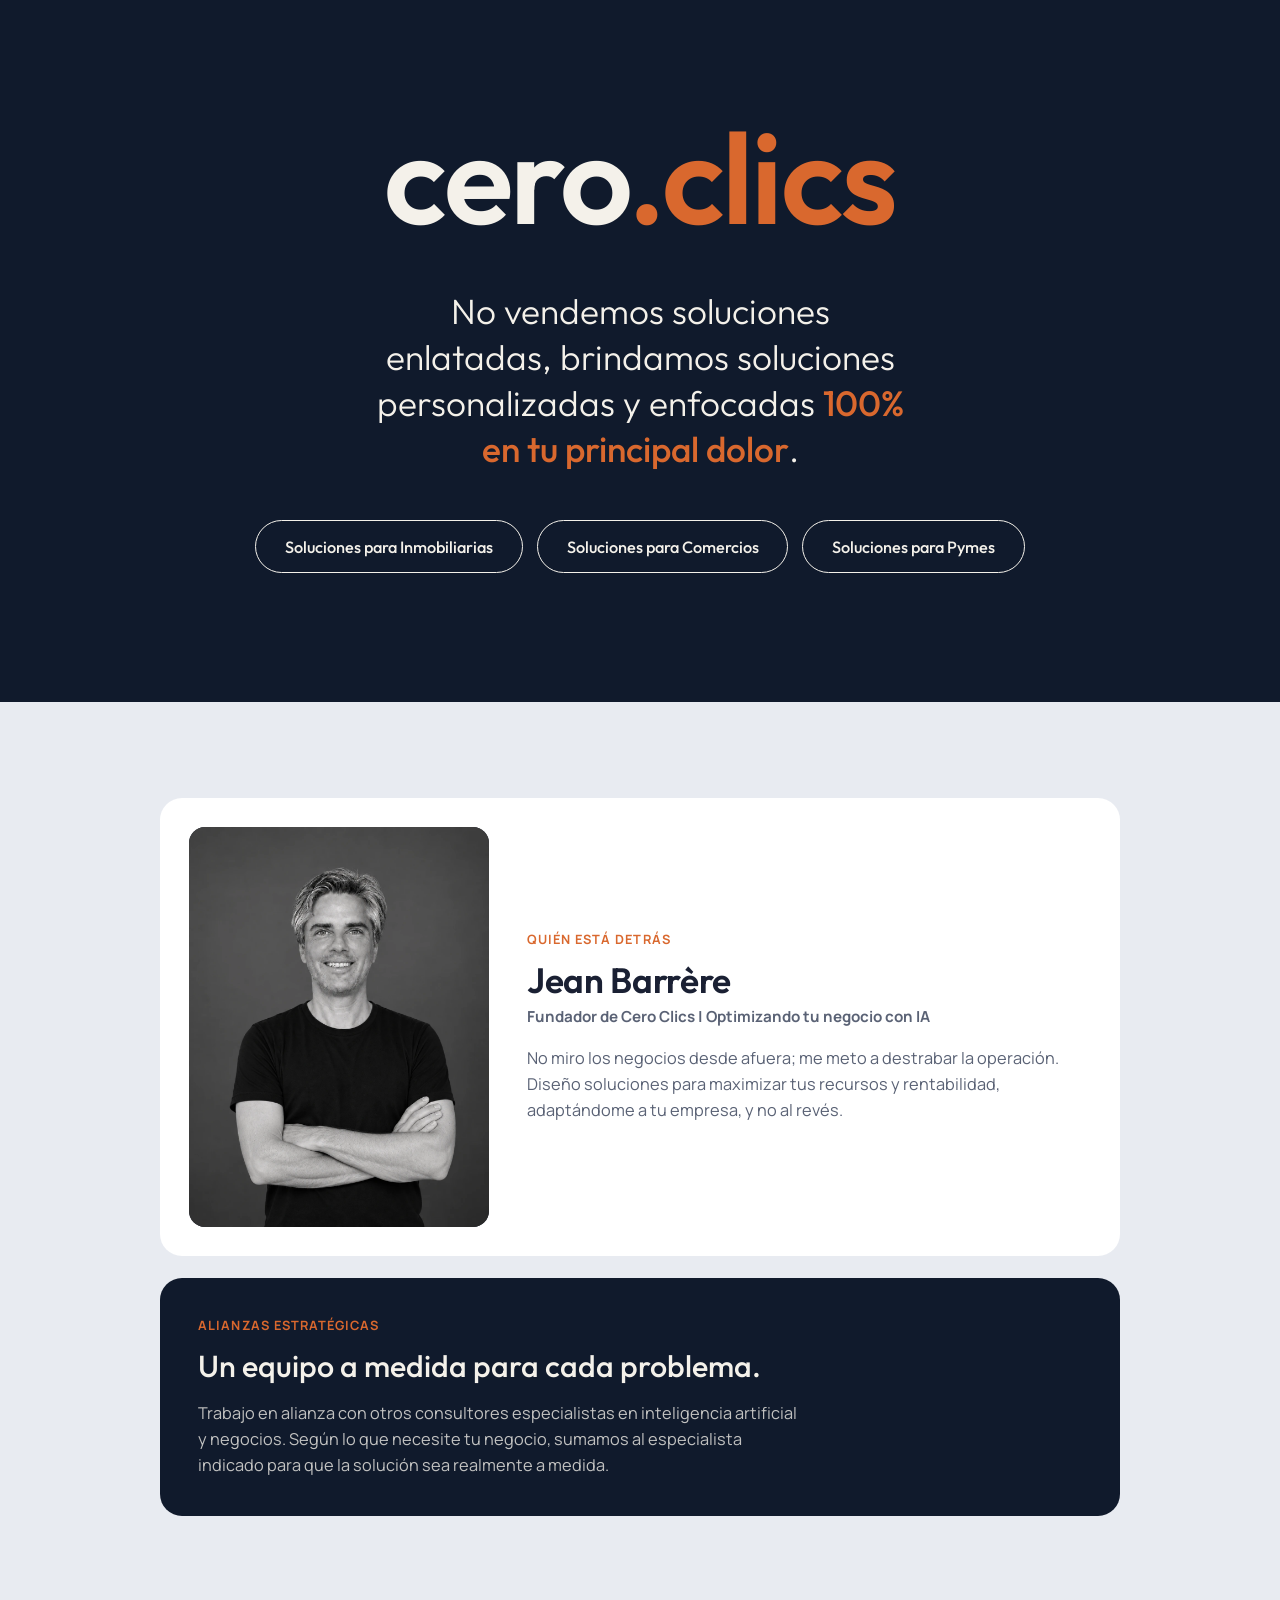
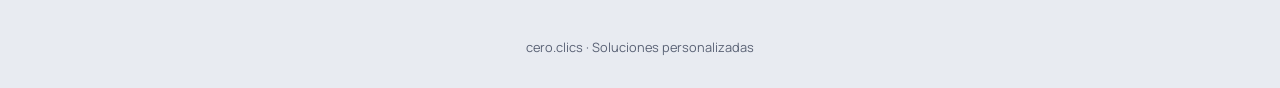
==== index.html @ 635dff12 "Add landing home with Inmobiliarias/Comercios/Pymes pages - New landing at / with logo, claim, three" ====
<!DOCTYPE html>
<html lang="es">
<head>
<meta charset="utf-8">
<meta name="viewport" content="width=device-width, initial-scale=1">
<title>cero.clics — Soluciones personalizadas con IA</title>
<meta name="description" content="No vendemos soluciones enlatadas: brindamos soluciones personalizadas y enfocadas 100% en tu principal dolor. Soluciones para inmobiliarias, comercios y pymes.">
<link rel="icon" type="image/png" href="assets/favicon.png">
<link rel="apple-touch-icon" href="assets/favicon.png">
<link rel="preconnect" href="https://fonts.googleapis.com">
<link rel="preconnect" href="https://fonts.gstatic.com" crossorigin>
<link href="https://fonts.googleapis.com/css2?family=Outfit:wght@300;500;600&family=Manrope:wght@400;500;600;700&display=swap" rel="stylesheet">
<style>
  :root { --night:#101a2c; --ivory:#f4f1ea; --orange:#d9682e; --ink:#1a2033; --ink-soft:#5a6275; --bg-alt:#e8ebf1; }
  * { box-sizing:border-box; }
  html { scroll-behavior:smooth; }
  body { margin:0; background:var(--night); color:var(--ivory); font-family:'Manrope',system-ui,sans-serif; }
  h1,h2,h3,p { margin:0; }

  .hero { min-height:78vh; display:flex; flex-direction:column; align-items:center; justify-content:center; text-align:center; padding:4rem 1.5rem 5rem; }
  .logo { font-family:'Outfit',sans-serif; font-weight:600; font-size:clamp(3.2rem,12.5vw,8rem); letter-spacing:-.02em; line-height:1; margin-bottom:clamp(2rem,6vw,3rem); }
  .logo .a { color:var(--ivory); }
  .logo .b { color:var(--orange); }
  .claim { font-family:'Outfit',sans-serif; font-weight:300; font-size:clamp(1.55rem,4.6vw,2.2rem); line-height:1.3; max-width:24ch; margin-bottom:clamp(2rem,6vw,3rem); }
  .claim em { font-style:normal; font-weight:500; color:var(--orange); }
  .choices { display:flex; flex-wrap:wrap; gap:14px; justify-content:center; }
  .choice { display:inline-flex; align-items:center; padding:.95rem 1.8rem; border-radius:99px; border:1.5px solid var(--ivory); color:var(--ivory); text-decoration:none; font-family:'Outfit',sans-serif; font-weight:500; font-size:1.02rem; transition:background .25s, color .25s; }
  .choice:hover { background:var(--ivory); color:var(--night); }

  .about { background:var(--bg-alt); color:var(--ink); padding:clamp(3.5rem,9vw,6rem) 1.4rem; }
  .about-wrap { max-width:960px; margin:0 auto; display:flex; flex-direction:column; gap:1.4rem; }
  .eyebrow { display:block; font-size:.8rem; font-weight:700; letter-spacing:.08em; text-transform:uppercase; color:var(--orange); margin-bottom:.8rem; }

  .profile { background:#fff; border-radius:22px; padding:clamp(1.2rem,3vw,1.8rem); display:grid; grid-template-columns:minmax(0,300px) 1fr; gap:clamp(1.4rem,4vw,2.4rem); align-items:center; }
  .profile img { width:100%; height:auto; aspect-ratio:3/4; object-fit:cover; object-position:center top; border-radius:16px; display:block; background:#2b3140; }
  .profile h2 { font-family:'Outfit',sans-serif; font-weight:600; font-size:clamp(1.7rem,4vw,2.2rem); letter-spacing:-.01em; line-height:1.1; margin-bottom:.4rem; }
  .role { font-weight:700; font-size:.95rem; color:var(--ink-soft); margin-bottom:1.1rem; }
  .profile p.txt { font-size:1.02rem; line-height:1.6; color:var(--ink-soft); }

  .alliances { background:var(--night); color:var(--ivory); border-radius:22px; padding:clamp(1.6rem,4vw,2.4rem); }
  .alliances h2 { font-family:'Outfit',sans-serif; font-weight:500; font-size:clamp(1.4rem,3.6vw,1.9rem); line-height:1.25; margin-bottom:.9rem; max-width:30ch; }
  .alliances p.txt { font-size:1.02rem; line-height:1.6; color:rgba(244,241,234,.78); max-width:60ch; }

  footer { text-align:center; padding:1.6rem 1.4rem 2rem; background:var(--bg-alt); color:var(--ink-soft); font-size:.8rem; }

  @media (max-width:700px) {
    .profile { grid-template-columns:1fr; }
    .profile img { max-width:320px; margin:0 auto; }
  }
</style>
</head>
<body>

<header class="hero">
  <div class="logo"><span class="a">cero</span><span class="b">.clics</span></div>
  <h1 class="claim">No vendemos soluciones enlatadas, brindamos soluciones personalizadas y enfocadas <em>100% en tu principal dolor</em>.</h1>
  <nav class="choices" aria-label="Elegí tu rubro">
    <a class="choice" href="/inmobiliarias">Soluciones para Inmobiliarias</a>
    <a class="choice" href="/comercios">Soluciones para Comercios</a>
    <a class="choice" href="/pymes">Soluciones para Pymes</a>
  </nav>
</header>

<main class="about">
  <div class="about-wrap">

    <section class="profile">
      <img src="assets/jean.webp" alt="Jean Barrère" width="1086" height="1448">
      <div>
        <span class="eyebrow">Quién está detrás</span>
        <h2>Jean Barrère</h2>
        <p class="role">Fundador de Cero Clics | Optimizando tu negocio con IA</p>
        <p class="txt">No miro los negocios desde afuera; me meto a destrabar la operación. Diseño soluciones para maximizar tus recursos y rentabilidad, adaptándome a tu empresa, y no al revés.</p>
      </div>
    </section>

    <section class="alliances">
      <span class="eyebrow">Alianzas estratégicas</span>
      <h2>Un equipo a medida para cada problema.</h2>
      <p class="txt">Trabajo en alianza con otros consultores especialistas en inteligencia artificial y negocios. Según lo que necesite tu negocio, sumamos al especialista indicado para que la solución sea realmente a medida.</p>
    </section>

  </div>
</main>

<footer>cero.clics · Soluciones personalizadas</footer>

</body>
</html>
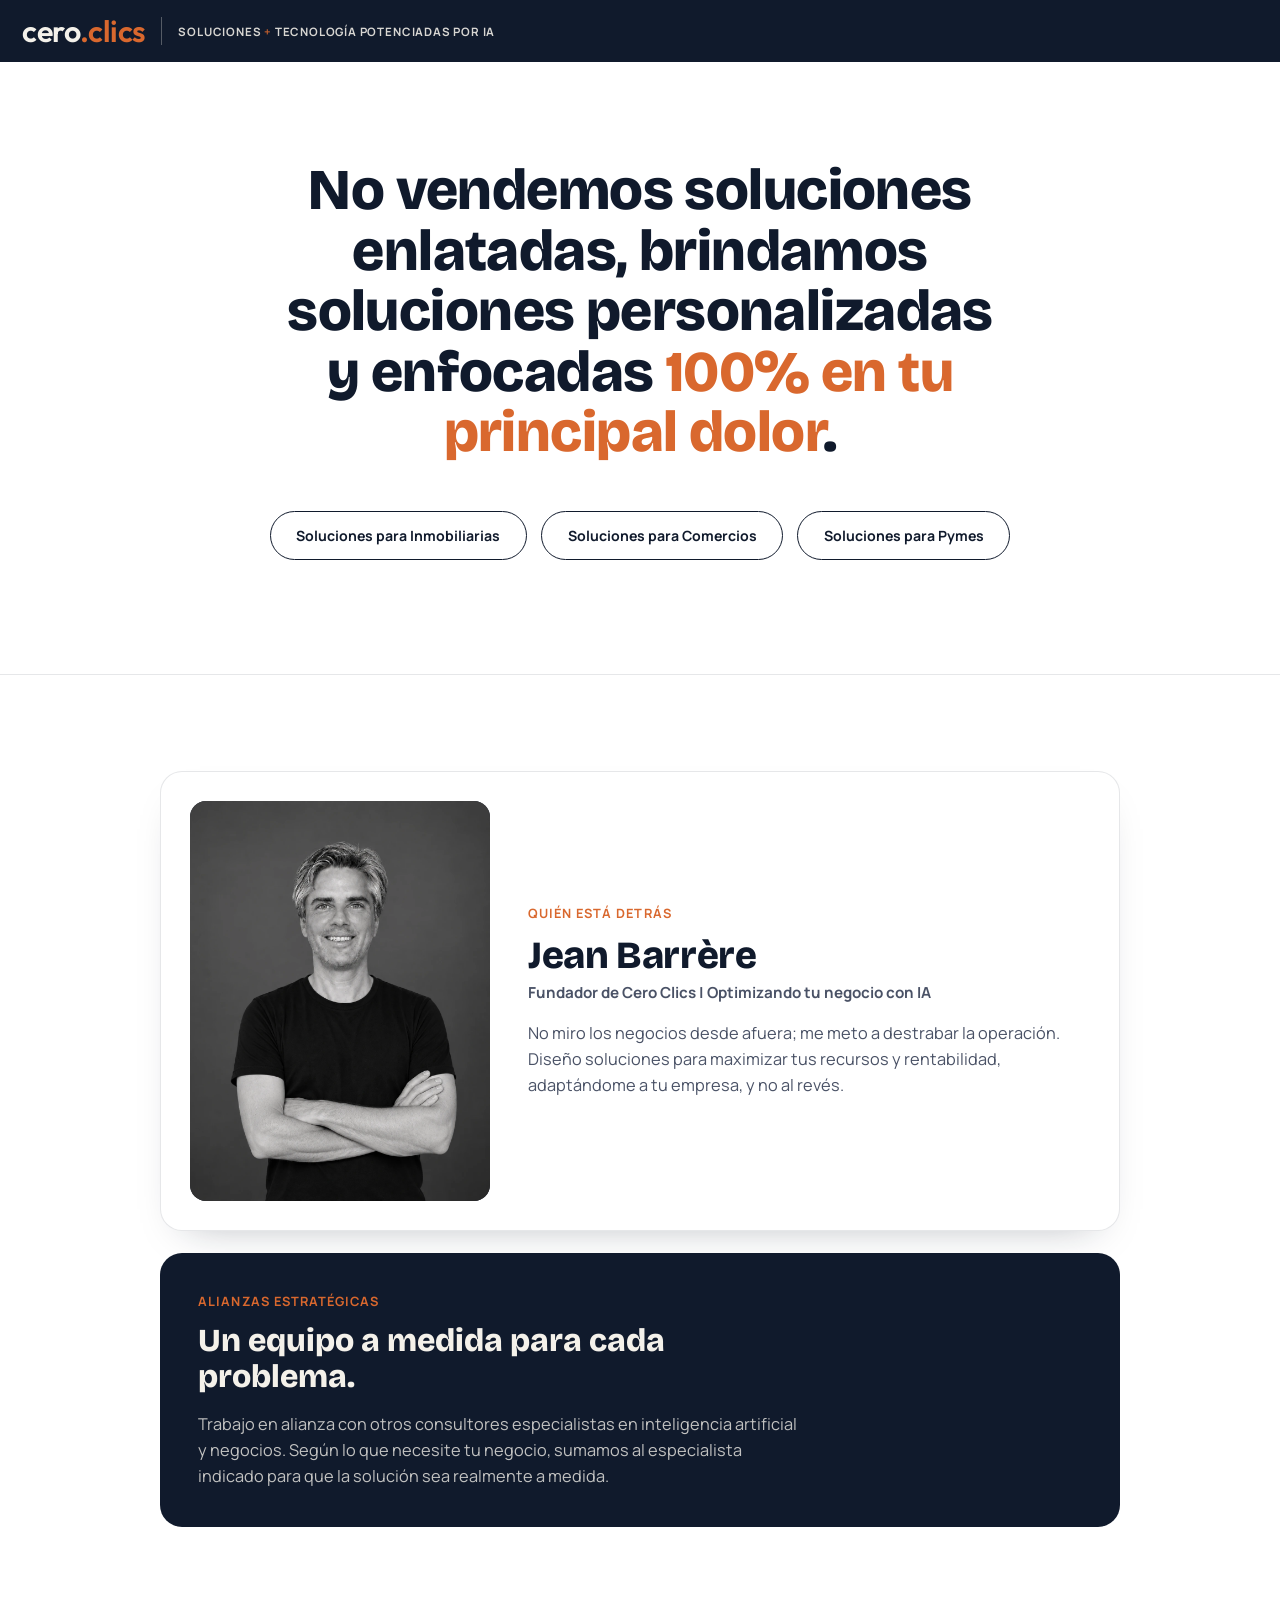
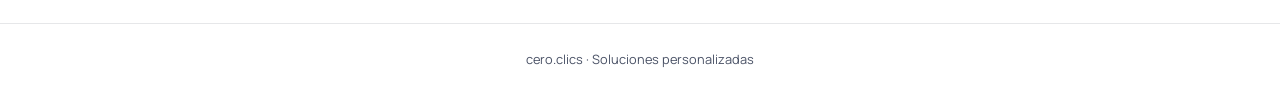
==== commit bd9ea09f: "Unify design across pages: navy top bar with logo and tagline, white hero, new text format - Landing" ====
--- a/index.html
+++ b/index.html
@@ -9,39 +9,51 @@
 <link rel="apple-touch-icon" href="assets/favicon.png">
 <link rel="preconnect" href="https://fonts.googleapis.com">
 <link rel="preconnect" href="https://fonts.gstatic.com" crossorigin>
-<link href="https://fonts.googleapis.com/css2?family=Outfit:wght@300;500;600&family=Manrope:wght@400;500;600;700&display=swap" rel="stylesheet">
+<link href="https://fonts.googleapis.com/css2?family=Bricolage+Grotesque:opsz,wght@12..96,700;12..96,800&family=Outfit:wght@600&family=Manrope:wght@400;500;600;700&display=swap" rel="stylesheet">
 <style>
-  :root { --night:#101a2c; --ivory:#f4f1ea; --orange:#d9682e; --ink:#1a2033; --ink-soft:#5a6275; --bg-alt:#e8ebf1; }
+  :root { --night:#101a2c; --ivory:#f4f1ea; --orange:#d9682e; --ink:#101a2c; --ink-soft:#4a5266; --line:rgba(16,26,44,.1); }
   * { box-sizing:border-box; }
   html { scroll-behavior:smooth; }
-  body { margin:0; background:var(--night); color:var(--ivory); font-family:'Manrope',system-ui,sans-serif; }
+  body { margin:0; background:#fff; color:var(--ink); font-family:'Manrope',system-ui,sans-serif; }
   h1,h2,h3,p { margin:0; }
 
-  .hero { min-height:78vh; display:flex; flex-direction:column; align-items:center; justify-content:center; text-align:center; padding:4rem 1.5rem 5rem; }
-  .logo { font-family:'Outfit',sans-serif; font-weight:600; font-size:clamp(3.2rem,12.5vw,8rem); letter-spacing:-.02em; line-height:1; margin-bottom:clamp(2rem,6vw,3rem); }
+  .topbar { background:var(--night); padding:1rem 1.4rem; display:flex; align-items:center; gap:16px; flex-wrap:wrap; }
+  .logo { font-family:'Outfit',sans-serif; font-weight:600; font-size:1.9rem; letter-spacing:-.02em; line-height:1; text-decoration:none; white-space:nowrap; }
   .logo .a { color:var(--ivory); }
   .logo .b { color:var(--orange); }
-  .claim { font-family:'Outfit',sans-serif; font-weight:300; font-size:clamp(1.55rem,4.6vw,2.2rem); line-height:1.3; max-width:24ch; margin-bottom:clamp(2rem,6vw,3rem); }
-  .claim em { font-style:normal; font-weight:500; color:var(--orange); }
+  .sep { width:1px; height:28px; background:rgba(244,241,234,.3); }
+  .tagline { font-weight:700; font-size:.72rem; letter-spacing:.07em; text-transform:uppercase; color:var(--ivory); opacity:.88; }
+  .tagline i { font-style:normal; color:var(--orange); opacity:1; }
+  @media (max-width:640px) { .sep { display:none; } .tagline { width:100%; } }
+
+  .hero { min-height:68vh; display:flex; flex-direction:column; align-items:center; justify-content:center; text-align:center; padding:4rem 1.5rem 5rem; }
+  .claim { font-family:'Bricolage Grotesque',sans-serif; font-weight:800; font-size:clamp(2rem,6vw,3.6rem); line-height:1.05; letter-spacing:-.01em; max-width:20ch; margin-bottom:clamp(2rem,5vw,3rem); }
+  .claim em { font-style:normal; color:var(--orange); }
   .choices { display:flex; flex-wrap:wrap; gap:14px; justify-content:center; }
-  .choice { display:inline-flex; align-items:center; padding:.95rem 1.8rem; border-radius:99px; border:1.5px solid var(--ivory); color:var(--ivory); text-decoration:none; font-family:'Outfit',sans-serif; font-weight:500; font-size:1.02rem; transition:background .25s, color .25s; }
-  .choice:hover { background:var(--ivory); color:var(--night); }
+  .choice { display:inline-flex; align-items:center; padding:.9rem 1.6rem; border-radius:99px; border:1.5px solid var(--ink); color:var(--ink); text-decoration:none; font-weight:700; font-size:.88rem; transition:background .25s, color .25s; }
+  .choice:hover { background:var(--ink); color:#fff; }
+  @keyframes breathe { 0%,100% { transform:scale(1); box-shadow:0 0 0 rgba(217,104,46,0); } 50% { transform:scale(1.045); box-shadow:0 0 18px 3px rgba(217,104,46,.35); } }
+  .choice { animation:breathe 2.8s ease-in-out infinite; }
+  .choice:nth-child(2) { animation-delay:.4s; }
+  .choice:nth-child(3) { animation-delay:.8s; }
+  .choice:hover { animation-play-state:paused; }
+  @media (prefers-reduced-motion: reduce) { .choice { animation:none; } }
 
-  .about { background:var(--bg-alt); color:var(--ink); padding:clamp(3.5rem,9vw,6rem) 1.4rem; }
+  .about { border-top:1px solid var(--line); padding:clamp(3.5rem,9vw,6rem) 1.4rem; }
   .about-wrap { max-width:960px; margin:0 auto; display:flex; flex-direction:column; gap:1.4rem; }
   .eyebrow { display:block; font-size:.8rem; font-weight:700; letter-spacing:.08em; text-transform:uppercase; color:var(--orange); margin-bottom:.8rem; }
 
-  .profile { background:#fff; border-radius:22px; padding:clamp(1.2rem,3vw,1.8rem); display:grid; grid-template-columns:minmax(0,300px) 1fr; gap:clamp(1.4rem,4vw,2.4rem); align-items:center; }
+  .profile { background:#fff; border:1px solid var(--line); box-shadow:0 18px 40px -26px rgba(16,26,44,.35); border-radius:22px; padding:clamp(1.2rem,3vw,1.8rem); display:grid; grid-template-columns:minmax(0,300px) 1fr; gap:clamp(1.4rem,4vw,2.4rem); align-items:center; }
   .profile img { width:100%; height:auto; aspect-ratio:3/4; object-fit:cover; object-position:center top; border-radius:16px; display:block; background:#2b3140; }
-  .profile h2 { font-family:'Outfit',sans-serif; font-weight:600; font-size:clamp(1.7rem,4vw,2.2rem); letter-spacing:-.01em; line-height:1.1; margin-bottom:.4rem; }
+  .profile h2 { font-family:'Bricolage Grotesque',sans-serif; font-weight:800; font-size:clamp(1.8rem,4vw,2.4rem); letter-spacing:-.01em; line-height:1.05; margin-bottom:.4rem; }
   .role { font-weight:700; font-size:.95rem; color:var(--ink-soft); margin-bottom:1.1rem; }
   .profile p.txt { font-size:1.02rem; line-height:1.6; color:var(--ink-soft); }
 
   .alliances { background:var(--night); color:var(--ivory); border-radius:22px; padding:clamp(1.6rem,4vw,2.4rem); }
-  .alliances h2 { font-family:'Outfit',sans-serif; font-weight:500; font-size:clamp(1.4rem,3.6vw,1.9rem); line-height:1.25; margin-bottom:.9rem; max-width:30ch; }
+  .alliances h2 { font-family:'Bricolage Grotesque',sans-serif; font-weight:800; font-size:clamp(1.5rem,3.8vw,2rem); line-height:1.15; margin-bottom:.9rem; max-width:26ch; }
   .alliances p.txt { font-size:1.02rem; line-height:1.6; color:rgba(244,241,234,.78); max-width:60ch; }
 
-  footer { text-align:center; padding:1.6rem 1.4rem 2rem; background:var(--bg-alt); color:var(--ink-soft); font-size:.8rem; }
+  footer { text-align:center; padding:1.6rem 1.4rem 2rem; border-top:1px solid var(--line); color:var(--ink-soft); font-size:.8rem; }
 
   @media (max-width:700px) {
     .profile { grid-template-columns:1fr; }
@@ -51,8 +63,13 @@
 </head>
 <body>
 
+<div class="topbar">
+  <a class="logo" href="/"><span class="a">cero</span><span class="b">.clics</span></a>
+  <div class="sep"></div>
+  <div class="tagline">Soluciones <i>+</i> Tecnología potenciadas por IA</div>
+</div>
+
 <header class="hero">
-  <div class="logo"><span class="a">cero</span><span class="b">.clics</span></div>
   <h1 class="claim">No vendemos soluciones enlatadas, brindamos soluciones personalizadas y enfocadas <em>100% en tu principal dolor</em>.</h1>
   <nav class="choices" aria-label="Elegí tu rubro">
     <a class="choice" href="/inmobiliarias">Soluciones para Inmobiliarias</a>
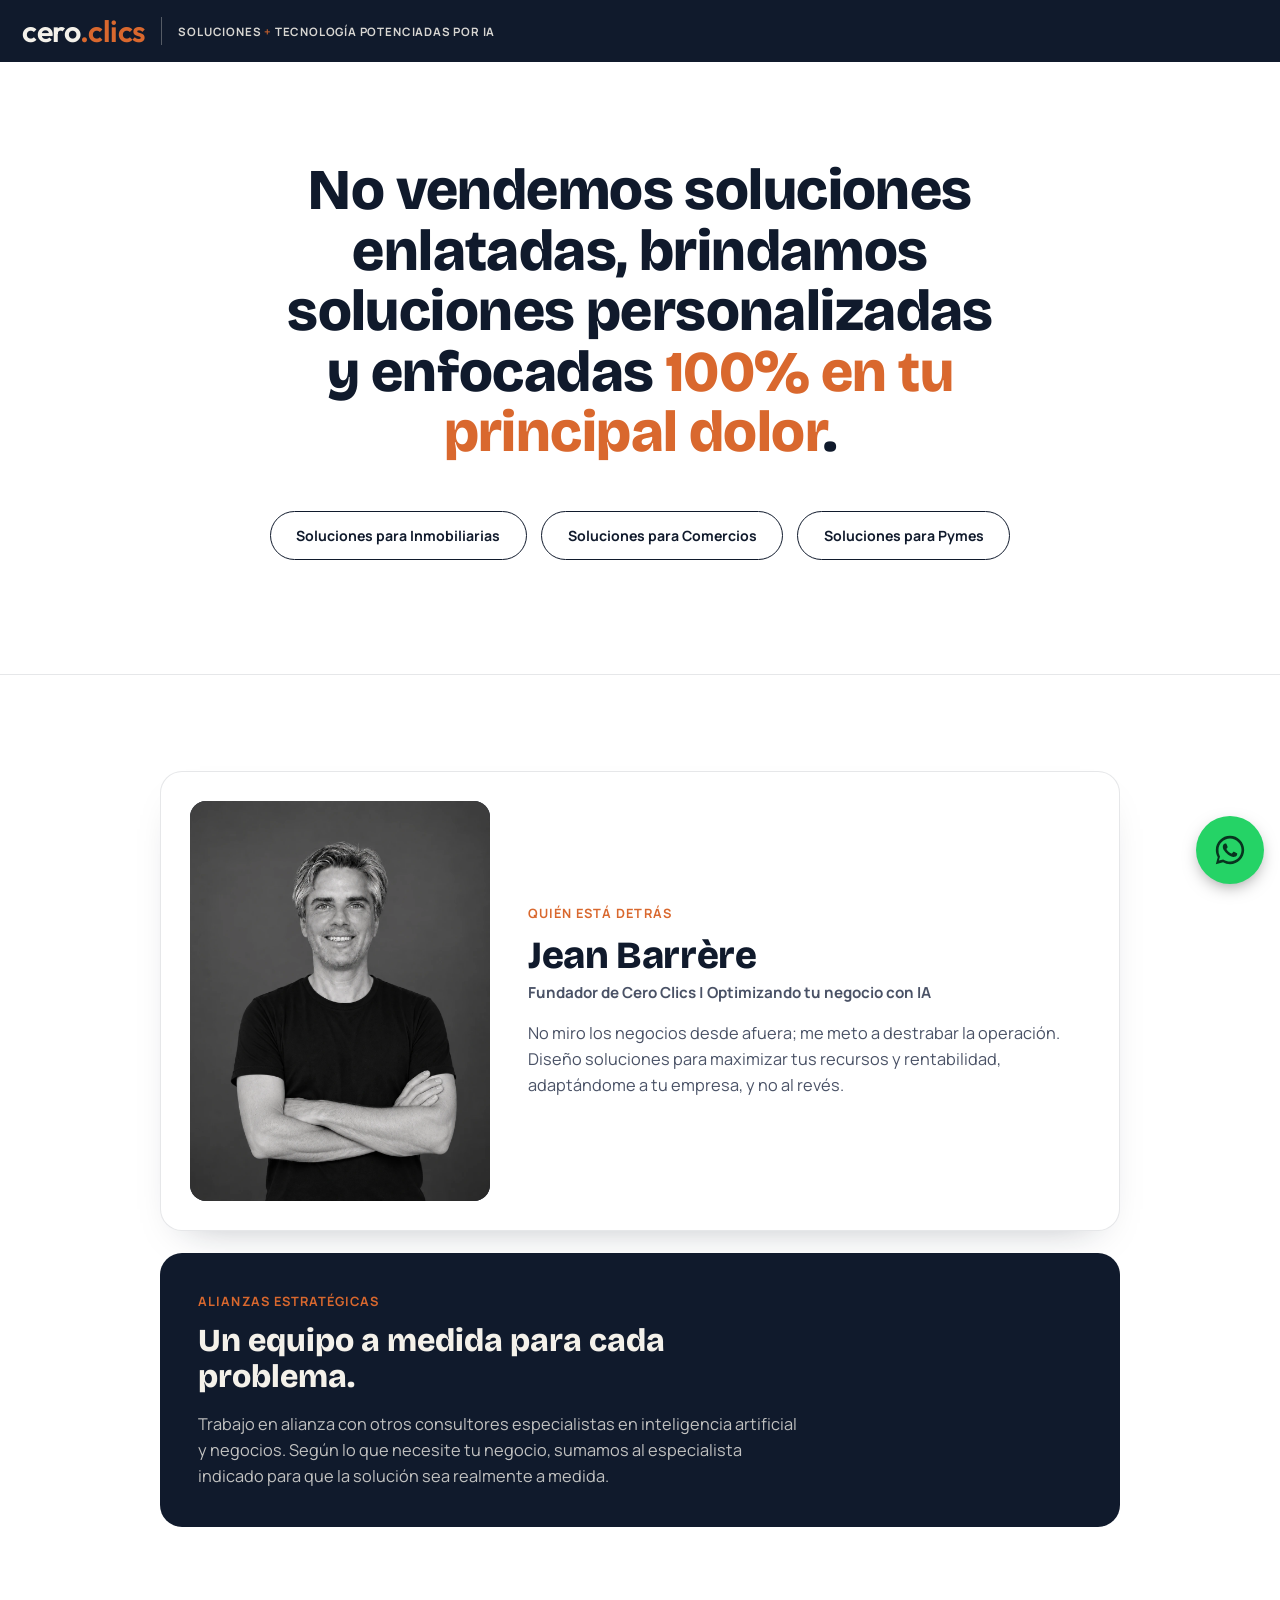
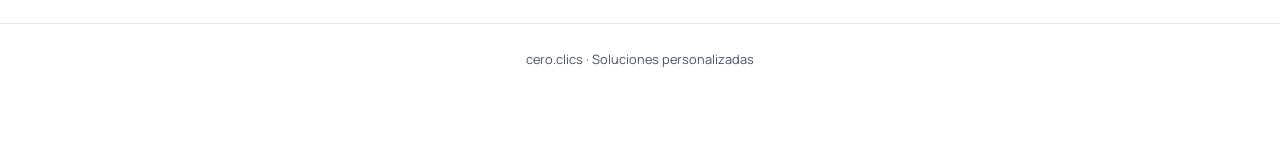
==== commit a166a86e: "Add floating WhatsApp button to landing, Comercios and Pymes pages Co-Authored-By: Claude Sonnet 5.5" ====
--- a/index.html
+++ b/index.html
@@ -53,12 +53,15 @@
   .alliances h2 { font-family:'Bricolage Grotesque',sans-serif; font-weight:800; font-size:clamp(1.5rem,3.8vw,2rem); line-height:1.15; margin-bottom:.9rem; max-width:26ch; }
   .alliances p.txt { font-size:1.02rem; line-height:1.6; color:rgba(244,241,234,.78); max-width:60ch; }
 
-  footer { text-align:center; padding:1.6rem 1.4rem 2rem; border-top:1px solid var(--line); color:var(--ink-soft); font-size:.8rem; }
+  footer { text-align:center; padding:1.6rem 1.4rem 5.5rem; border-top:1px solid var(--line); color:var(--ink-soft); font-size:.8rem; }
 
   @media (max-width:700px) {
     .profile { grid-template-columns:1fr; }
     .profile img { max-width:320px; margin:0 auto; }
   }
+  .back-top { position:fixed; right:16px; bottom:16px; z-index:600; width:68px; height:68px; border-radius:50%; display:grid; place-items:center; background:#25D366; border:none; color:#08341f; text-decoration:none; box-shadow:0 6px 18px -6px rgba(0,0,0,.5); }
+  .back-top:hover { background:#1ebe5a; }
+  .back-top svg { width:34px; height:34px; }
 </style>
 </head>
 <body>
@@ -102,5 +105,8 @@
 
 <footer>cero.clics · Soluciones personalizadas</footer>
 
+<a class="back-top" href="https://wa.me/5491136826699?text=Hola%2C%20quiero%20pedir%20el%20diagn%C3%B3stico%20gratis%20para%20mi%20negocio." target="_blank" rel="noopener" aria-label="Escribinos por WhatsApp" title="Escribinos por WhatsApp">
+  <svg viewBox="0 0 24 24" fill="currentColor"><path d="M12 2C6.48 2 2 6.48 2 12c0 1.85.5 3.58 1.35 5.06L2 22l5.1-1.33A9.94 9.94 0 0 0 12 22c5.52 0 10-4.48 10-10S17.52 2 12 2Zm0 18.13c-1.66 0-3.2-.46-4.52-1.26l-.32-.19-3.02.79.81-2.95-.21-.3A8.11 8.11 0 0 1 3.87 12C3.87 7.53 7.53 3.87 12 3.87S20.13 7.53 20.13 12 16.47 20.13 12 20.13Zm4.52-6.06c-.25-.12-1.47-.72-1.7-.81-.23-.08-.39-.12-.56.12-.16.25-.64.81-.78.98-.14.16-.29.18-.53.06-.25-.12-1.05-.39-2-1.23-.74-.66-1.24-1.47-1.39-1.72-.14-.25-.02-.38.11-.5.11-.11.25-.29.37-.43.12-.14.16-.25.25-.41.08-.16.04-.31-.02-.43-.06-.12-.56-1.35-.77-1.85-.2-.48-.41-.42-.56-.42-.14-.01-.31-.01-.48-.01a.93.93 0 0 0-.67.31c-.23.25-.87.85-.87 2.08s.9 2.41 1.02 2.58c.12.16 1.77 2.7 4.29 3.79.6.26 1.07.41 1.43.53.6.19 1.15.16 1.58.1.48-.07 1.47-.6 1.68-1.18.21-.58.21-1.08.14-1.18-.06-.11-.23-.17-.48-.29Z"/></svg>
+</a>
 </body>
 </html>
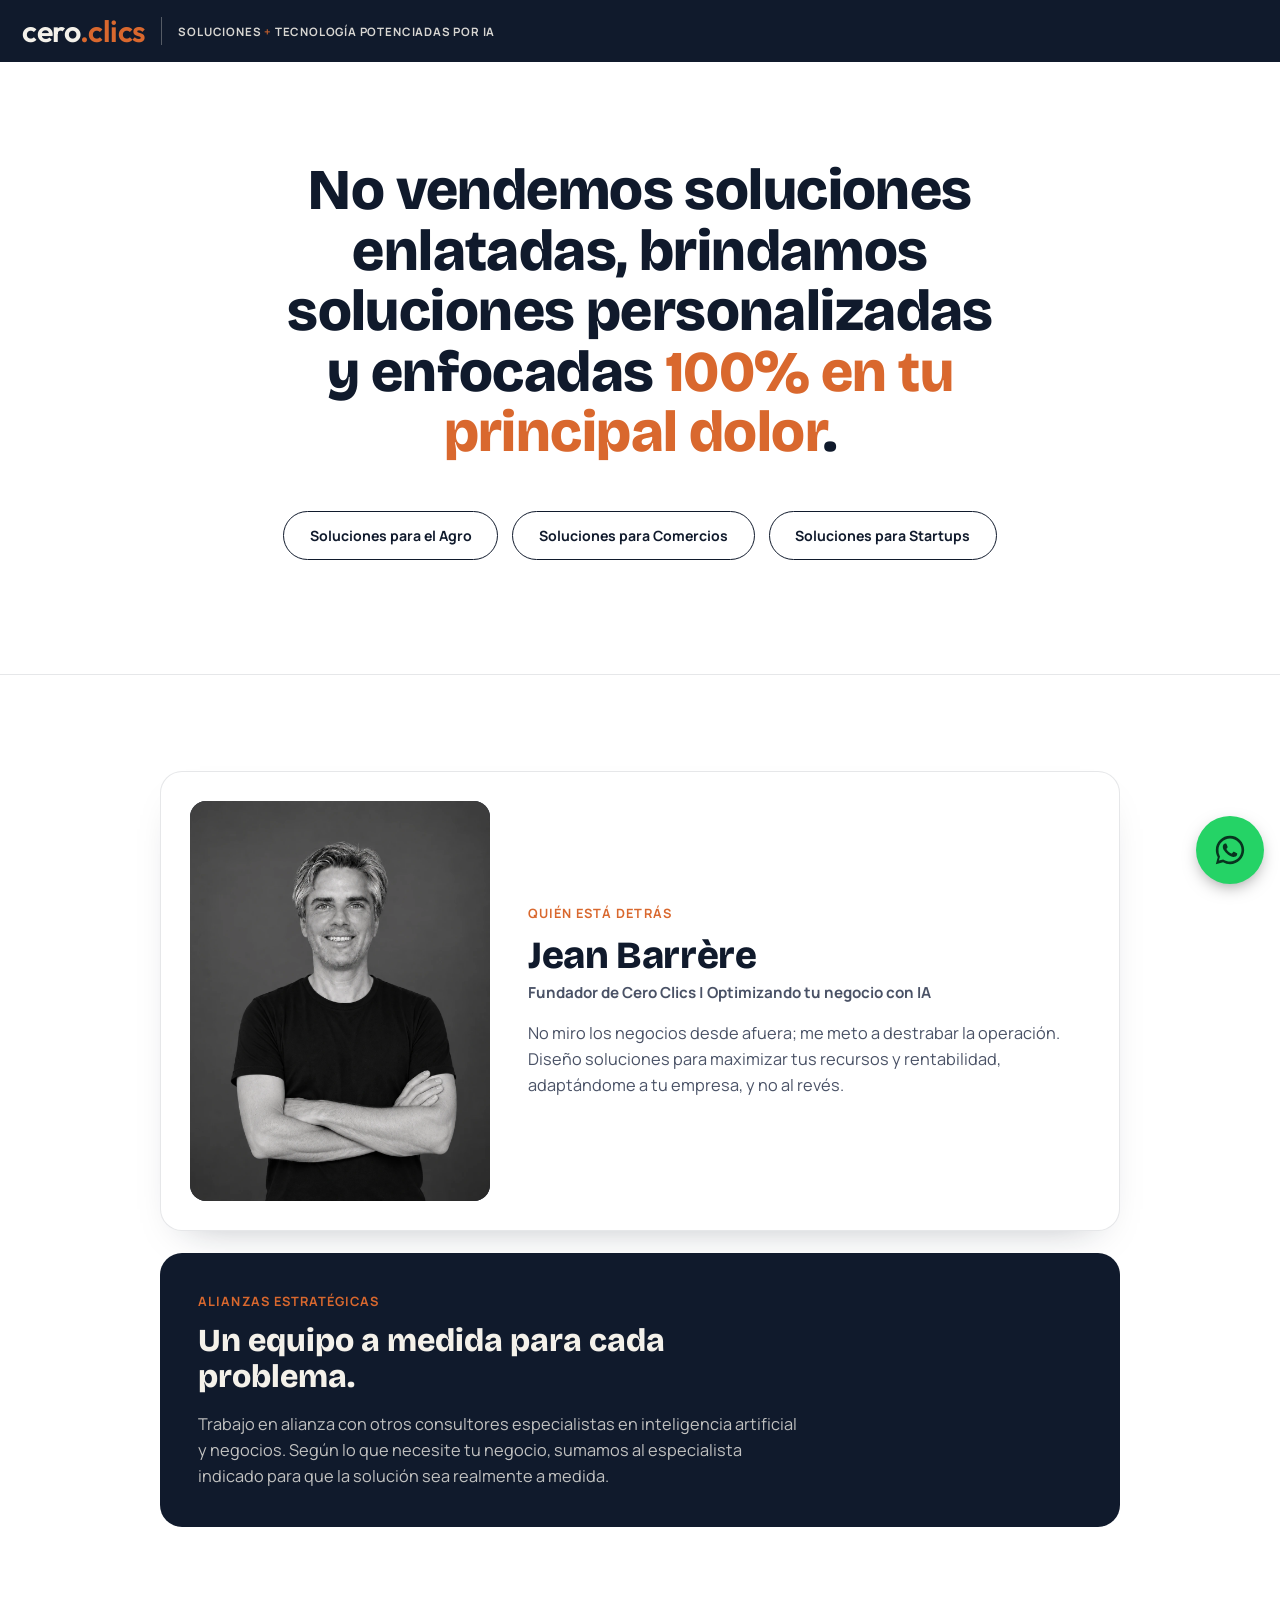
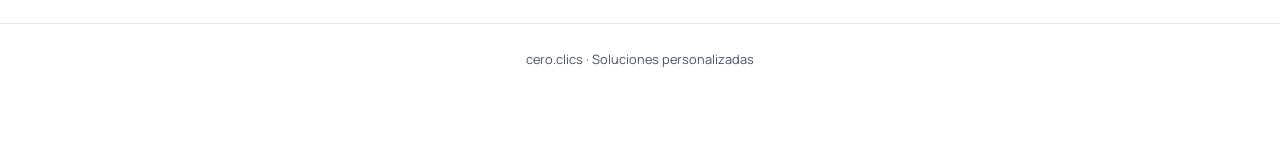
==== commit 6d782230: "Change landing buttons to Agro, Comercios and Startups Co-Authored-By: Claude Sonnet 5.5 <noreply@an" ====
--- a/index.html
+++ b/index.html
@@ -4,7 +4,7 @@
 <meta charset="utf-8">
 <meta name="viewport" content="width=device-width, initial-scale=1">
 <title>cero.clics — Soluciones personalizadas con IA</title>
-<meta name="description" content="No vendemos soluciones enlatadas: brindamos soluciones personalizadas y enfocadas 100% en tu principal dolor. Soluciones para inmobiliarias, comercios y pymes.">
+<meta name="description" content="No vendemos soluciones enlatadas: brindamos soluciones personalizadas y enfocadas 100% en tu principal dolor. Soluciones para el agro, comercios y startups.">
 <link rel="icon" type="image/png" href="assets/favicon.png">
 <link rel="apple-touch-icon" href="assets/favicon.png">
 <link rel="preconnect" href="https://fonts.googleapis.com">
@@ -75,9 +75,9 @@
 <header class="hero">
   <h1 class="claim">No vendemos soluciones enlatadas, brindamos soluciones personalizadas y enfocadas <em>100% en tu principal dolor</em>.</h1>
   <nav class="choices" aria-label="Elegí tu rubro">
-    <a class="choice" href="/inmobiliarias">Soluciones para Inmobiliarias</a>
+    <a class="choice" href="https://wa.me/5491136826699?text=Hola%2C%20quiero%20consultar%20por%20soluciones%20para%20el%20agro." target="_blank" rel="noopener">Soluciones para el Agro</a>
     <a class="choice" href="/comercios">Soluciones para Comercios</a>
-    <a class="choice" href="/pymes">Soluciones para Pymes</a>
+    <a class="choice" href="https://wa.me/5491136826699?text=Hola%2C%20quiero%20consultar%20por%20soluciones%20para%20mi%20startup." target="_blank" rel="noopener">Soluciones para Startups</a>
   </nav>
 </header>
 
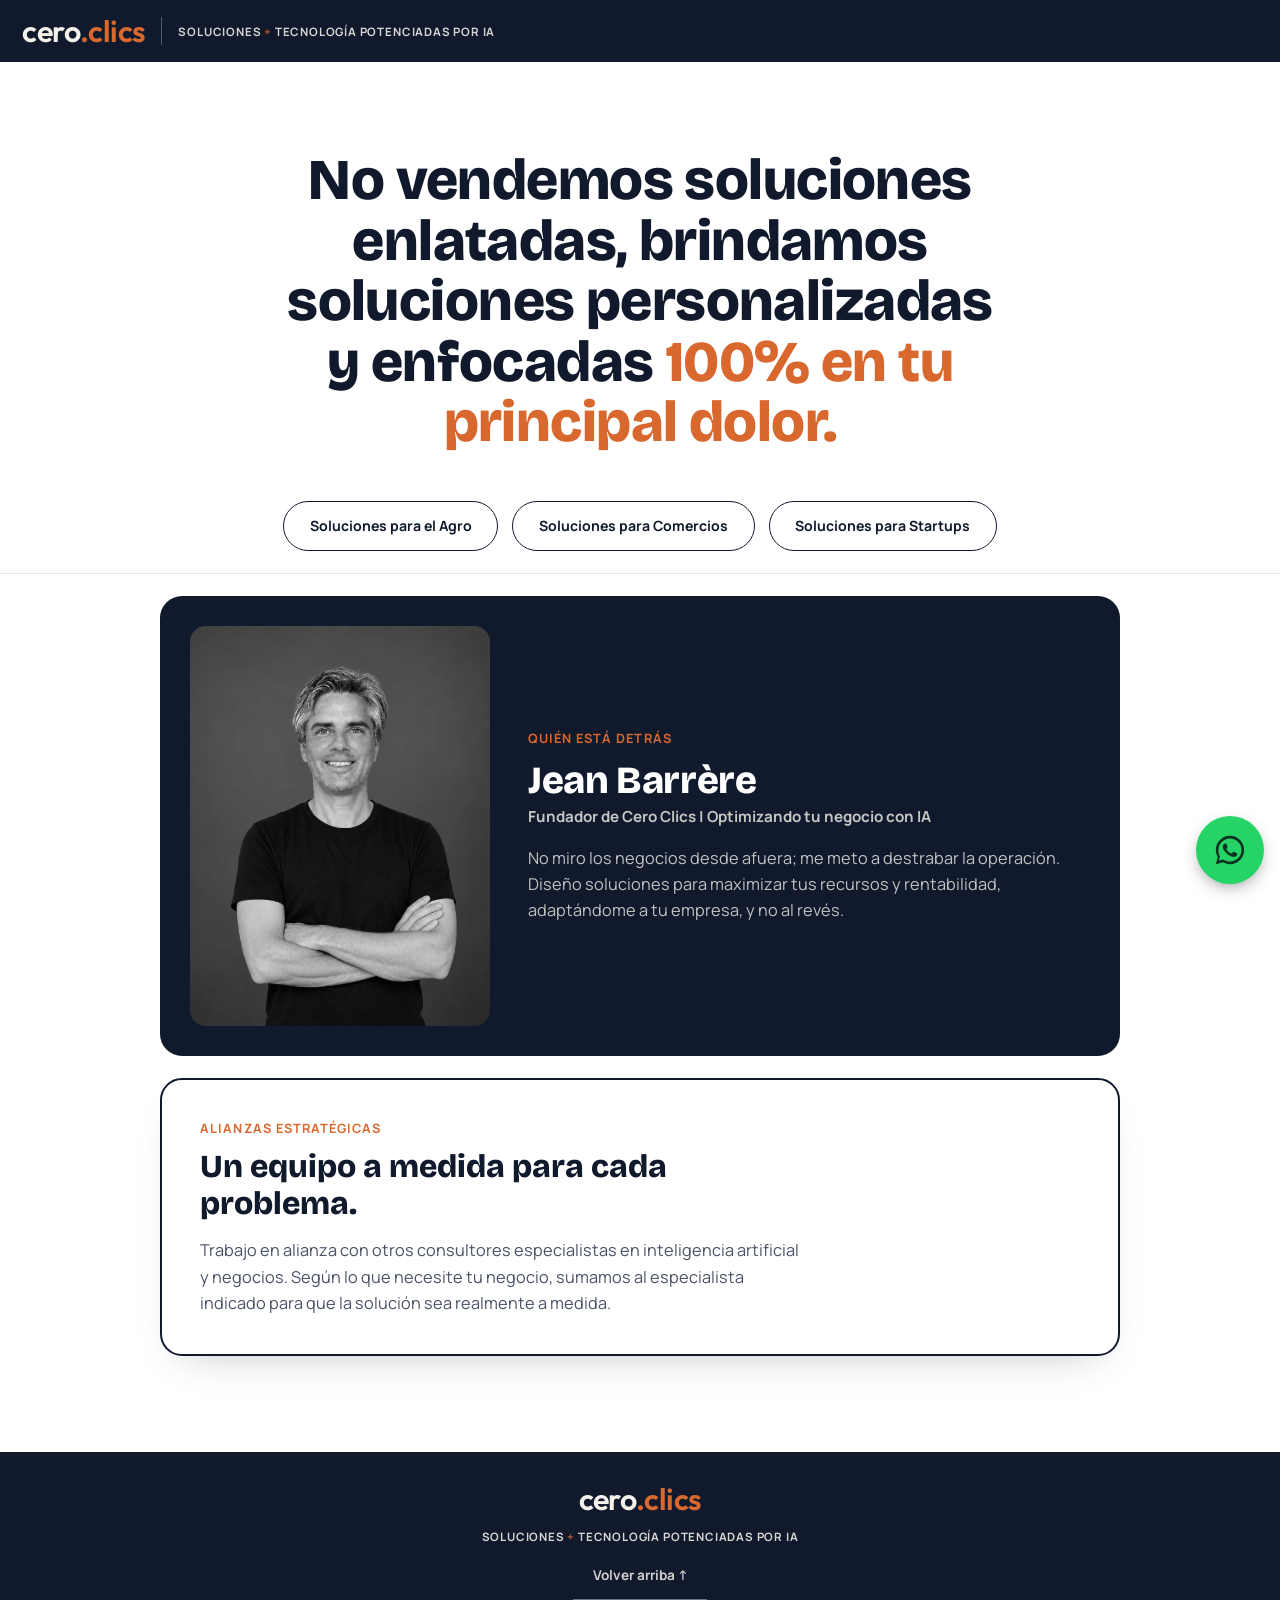
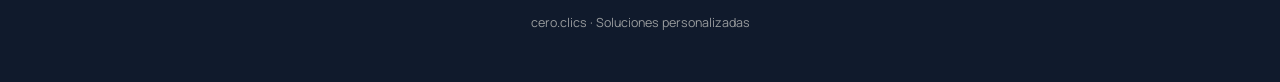
==== commit 39fa9e26: "Add Agro and Startups pages, redesign Comercios, blue services sections, new footer and landing twea" ====
--- a/index.html
+++ b/index.html
@@ -26,7 +26,7 @@
   .tagline i { font-style:normal; color:var(--orange); opacity:1; }
   @media (max-width:640px) { .sep { display:none; } .tagline { width:100%; } }
 
-  .hero { min-height:68vh; display:flex; flex-direction:column; align-items:center; justify-content:center; text-align:center; padding:4rem 1.5rem 5rem; }
+  .hero { min-height:0; display:flex; flex-direction:column; align-items:center; justify-content:center; text-align:center; padding:5.5rem 1.5rem 1.4rem; }
   .claim { font-family:'Bricolage Grotesque',sans-serif; font-weight:800; font-size:clamp(2rem,6vw,3.6rem); line-height:1.05; letter-spacing:-.01em; max-width:20ch; margin-bottom:clamp(2rem,5vw,3rem); }
   .claim em { font-style:normal; color:var(--orange); }
   .choices { display:flex; flex-wrap:wrap; gap:14px; justify-content:center; }
@@ -39,21 +39,32 @@
   .choice:hover { animation-play-state:paused; }
   @media (prefers-reduced-motion: reduce) { .choice { animation:none; } }
 
-  .about { border-top:1px solid var(--line); padding:clamp(3.5rem,9vw,6rem) 1.4rem; }
+  .about { border-top:1px solid var(--line); padding:1.4rem 1.4rem clamp(3.5rem,9vw,6rem); }
   .about-wrap { max-width:960px; margin:0 auto; display:flex; flex-direction:column; gap:1.4rem; }
   .eyebrow { display:block; font-size:.8rem; font-weight:700; letter-spacing:.08em; text-transform:uppercase; color:var(--orange); margin-bottom:.8rem; }
 
-  .profile { background:#fff; border:1px solid var(--line); box-shadow:0 18px 40px -26px rgba(16,26,44,.35); border-radius:22px; padding:clamp(1.2rem,3vw,1.8rem); display:grid; grid-template-columns:minmax(0,300px) 1fr; gap:clamp(1.4rem,4vw,2.4rem); align-items:center; }
+  .profile { background:var(--night); border:1px solid transparent; box-shadow:none; border-radius:22px; padding:clamp(1.2rem,3vw,1.8rem); display:grid; grid-template-columns:minmax(0,300px) 1fr; gap:clamp(1.4rem,4vw,2.4rem); align-items:center; }
   .profile img { width:100%; height:auto; aspect-ratio:3/4; object-fit:cover; object-position:center top; border-radius:16px; display:block; background:#2b3140; }
-  .profile h2 { font-family:'Bricolage Grotesque',sans-serif; font-weight:800; font-size:clamp(1.8rem,4vw,2.4rem); letter-spacing:-.01em; line-height:1.05; margin-bottom:.4rem; }
-  .role { font-weight:700; font-size:.95rem; color:var(--ink-soft); margin-bottom:1.1rem; }
-  .profile p.txt { font-size:1.02rem; line-height:1.6; color:var(--ink-soft); }
+  .profile h2 { font-family:'Bricolage Grotesque',sans-serif; font-weight:800; font-size:clamp(1.8rem,4vw,2.4rem); letter-spacing:-.01em; line-height:1.05; margin-bottom:.4rem; color:#fff; }
+  .role { font-weight:700; font-size:.95rem; color:rgba(244,241,234,.8); margin-bottom:1.1rem; }
+  .profile p.txt { font-size:1.02rem; line-height:1.6; color:rgba(244,241,234,.78); }
 
-  .alliances { background:var(--night); color:var(--ivory); border-radius:22px; padding:clamp(1.6rem,4vw,2.4rem); }
-  .alliances h2 { font-family:'Bricolage Grotesque',sans-serif; font-weight:800; font-size:clamp(1.5rem,3.8vw,2rem); line-height:1.15; margin-bottom:.9rem; max-width:26ch; }
-  .alliances p.txt { font-size:1.02rem; line-height:1.6; color:rgba(244,241,234,.78); max-width:60ch; }
+  .alliances { background:#fff; color:var(--ink); border:2px solid var(--night); box-shadow:0 18px 40px -26px rgba(16,26,44,.35); border-radius:22px; padding:clamp(1.6rem,4vw,2.4rem); }
+  .alliances h2 { font-family:'Bricolage Grotesque',sans-serif; font-weight:800; font-size:clamp(1.5rem,3.8vw,2rem); line-height:1.15; margin-bottom:.9rem; max-width:26ch; color:var(--ink); }
+  .alliances p.txt { font-size:1.02rem; line-height:1.6; color:var(--ink-soft); max-width:60ch; }
 
-  footer { text-align:center; padding:1.6rem 1.4rem 5.5rem; border-top:1px solid var(--line); color:var(--ink-soft); font-size:.8rem; }
+  footer.close { background:var(--night); padding:2rem 1.4rem 3.2rem; }
+  footer.close .fwrap { max-width:900px; margin:0 auto; text-align:center; display:flex; flex-direction:column; align-items:center; }
+  .wm { font-family:'Outfit',sans-serif; font-weight:600; font-size:1.9rem; letter-spacing:-.02em; line-height:1; text-decoration:none; white-space:nowrap; }
+  .wm .a { color:#f4f1ea; }
+  .wm .b { color:#d9682e; }
+  footer.close .fbrand { display:flex; flex-direction:column; align-items:center; gap:.9rem; margin-bottom:1.4rem; }
+  footer.close .tg2 { font-weight:700; font-size:.72rem; letter-spacing:.07em; text-transform:uppercase; color:#f4f1ea; opacity:.88; }
+  footer.close .tg2 i { font-style:normal; color:#d9682e; opacity:1; }
+  footer.close .fback { display:inline-block; font-size:.85rem; font-weight:700; color:rgba(244,241,234,.85); text-decoration:none; border-bottom:1.5px solid rgba(244,241,234,.4); padding:.9rem 1.2rem; margin:-.9rem -1.2rem .9rem; }
+  footer.close .fback:hover { color:#fff; border-color:#fff; }
+  footer.close .fend { font-size:.78rem; color:rgba(244,241,234,.6); }
+  @media (max-width:640px) { footer.close .tg2 { font-size:.62rem; } }
 
   @media (max-width:700px) {
     .profile { grid-template-columns:1fr; }
@@ -73,11 +84,11 @@
 </div>
 
 <header class="hero">
-  <h1 class="claim">No vendemos soluciones enlatadas, brindamos soluciones personalizadas y enfocadas <em>100% en tu principal dolor</em>.</h1>
+  <h1 class="claim">No vendemos soluciones enlatadas, brindamos soluciones personalizadas y enfocadas <em>100% en tu principal dolor.</em></h1>
   <nav class="choices" aria-label="Elegí tu rubro">
-    <a class="choice" href="https://wa.me/5491136826699?text=Hola%2C%20quiero%20consultar%20por%20soluciones%20para%20el%20agro." target="_blank" rel="noopener">Soluciones para el Agro</a>
+    <a class="choice" href="/agro">Soluciones para el Agro</a>
     <a class="choice" href="/comercios">Soluciones para Comercios</a>
-    <a class="choice" href="https://wa.me/5491136826699?text=Hola%2C%20quiero%20consultar%20por%20soluciones%20para%20mi%20startup." target="_blank" rel="noopener">Soluciones para Startups</a>
+    <a class="choice" href="/startups">Soluciones para Startups</a>
   </nav>
 </header>
 
@@ -103,10 +114,19 @@
   </div>
 </main>
 
-<footer>cero.clics · Soluciones personalizadas</footer>
+<footer class="close">
+  <div class="fwrap">
+    <div class="fbrand"><a class="wm" href="/"><span class="a">cero</span><span class="b">.clics</span></a><span class="tg2">Soluciones <i>+</i> Tecnología potenciadas por IA</span></div>
+    <a class="fback" href="#top">Volver arriba ↑</a>
+    <div class="fend">cero.clics · Soluciones personalizadas</div>
+  </div>
+</footer>
 
 <a class="back-top" href="https://wa.me/5491136826699?text=Hola%2C%20quiero%20pedir%20el%20diagn%C3%B3stico%20gratis%20para%20mi%20negocio." target="_blank" rel="noopener" aria-label="Escribinos por WhatsApp" title="Escribinos por WhatsApp">
   <svg viewBox="0 0 24 24" fill="currentColor"><path d="M12 2C6.48 2 2 6.48 2 12c0 1.85.5 3.58 1.35 5.06L2 22l5.1-1.33A9.94 9.94 0 0 0 12 22c5.52 0 10-4.48 10-10S17.52 2 12 2Zm0 18.13c-1.66 0-3.2-.46-4.52-1.26l-.32-.19-3.02.79.81-2.95-.21-.3A8.11 8.11 0 0 1 3.87 12C3.87 7.53 7.53 3.87 12 3.87S20.13 7.53 20.13 12 16.47 20.13 12 20.13Zm4.52-6.06c-.25-.12-1.47-.72-1.7-.81-.23-.08-.39-.12-.56.12-.16.25-.64.81-.78.98-.14.16-.29.18-.53.06-.25-.12-1.05-.39-2-1.23-.74-.66-1.24-1.47-1.39-1.72-.14-.25-.02-.38.11-.5.11-.11.25-.29.37-.43.12-.14.16-.25.25-.41.08-.16.04-.31-.02-.43-.06-.12-.56-1.35-.77-1.85-.2-.48-.41-.42-.56-.42-.14-.01-.31-.01-.48-.01a.93.93 0 0 0-.67.31c-.23.25-.87.85-.87 2.08s.9 2.41 1.02 2.58c.12.16 1.77 2.7 4.29 3.79.6.26 1.07.41 1.43.53.6.19 1.15.16 1.58.1.48-.07 1.47-.6 1.68-1.18.21-.58.21-1.08.14-1.18-.06-.11-.23-.17-.48-.29Z"/></svg>
 </a>
+<script>
+  (function(){ var l=document.querySelector(".fback"); if(!l) return; l.addEventListener("click",function(e){ e.preventDefault(); window.scrollTo({top:0,left:0,behavior:"smooth"}); }); })();
+</script>
 </body>
 </html>
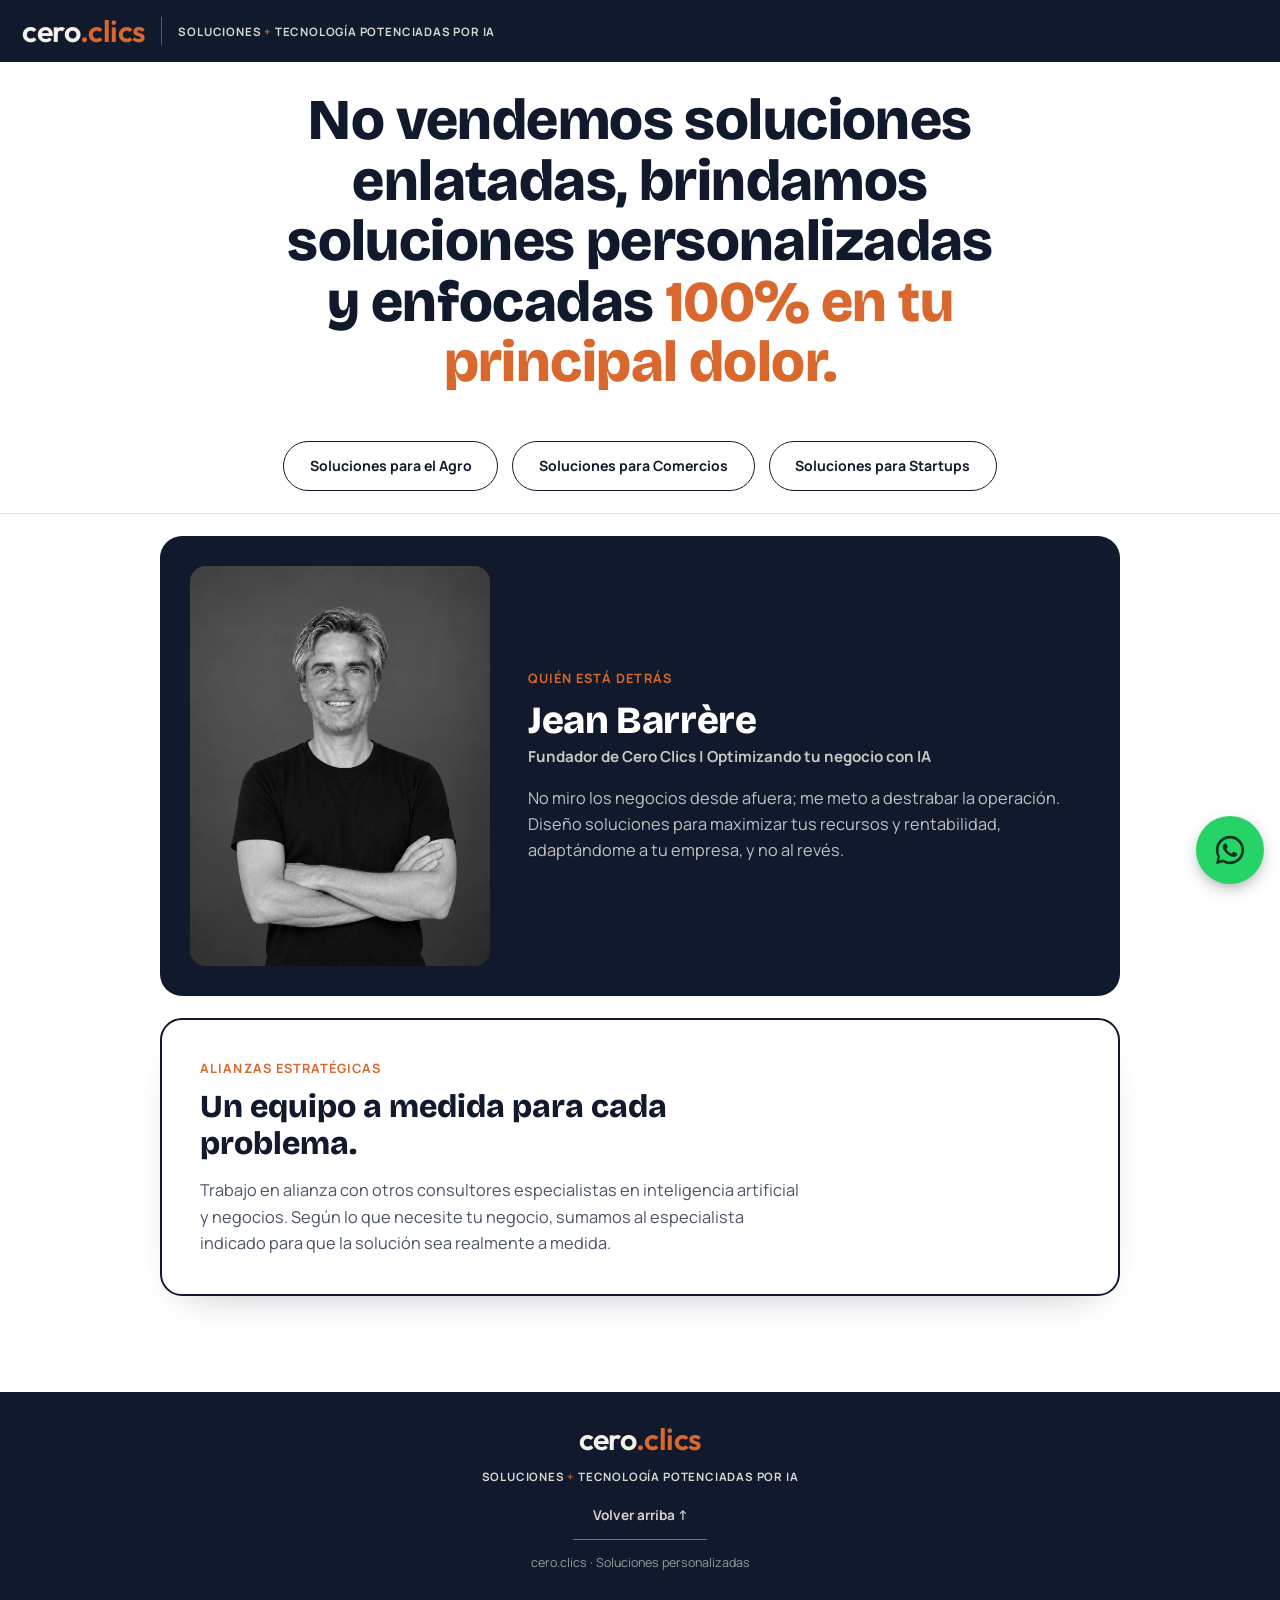
==== commit 6461c65c: "Reduce spacing between topbar and hero title on landing Co-Authored-By: Claude Sonnet 5.5 <noreply@a" ====
--- a/index.html
+++ b/index.html
@@ -26,7 +26,7 @@
   .tagline i { font-style:normal; color:var(--orange); opacity:1; }
   @media (max-width:640px) { .sep { display:none; } .tagline { width:100%; } }
 
-  .hero { min-height:0; display:flex; flex-direction:column; align-items:center; justify-content:center; text-align:center; padding:5.5rem 1.5rem 1.4rem; }
+  .hero { min-height:0; display:flex; flex-direction:column; align-items:center; justify-content:center; text-align:center; padding:1.75rem 1.5rem 1.4rem; }
   .claim { font-family:'Bricolage Grotesque',sans-serif; font-weight:800; font-size:clamp(2rem,6vw,3.6rem); line-height:1.05; letter-spacing:-.01em; max-width:20ch; margin-bottom:clamp(2rem,5vw,3rem); }
   .claim em { font-style:normal; color:var(--orange); }
   .choices { display:flex; flex-wrap:wrap; gap:14px; justify-content:center; }
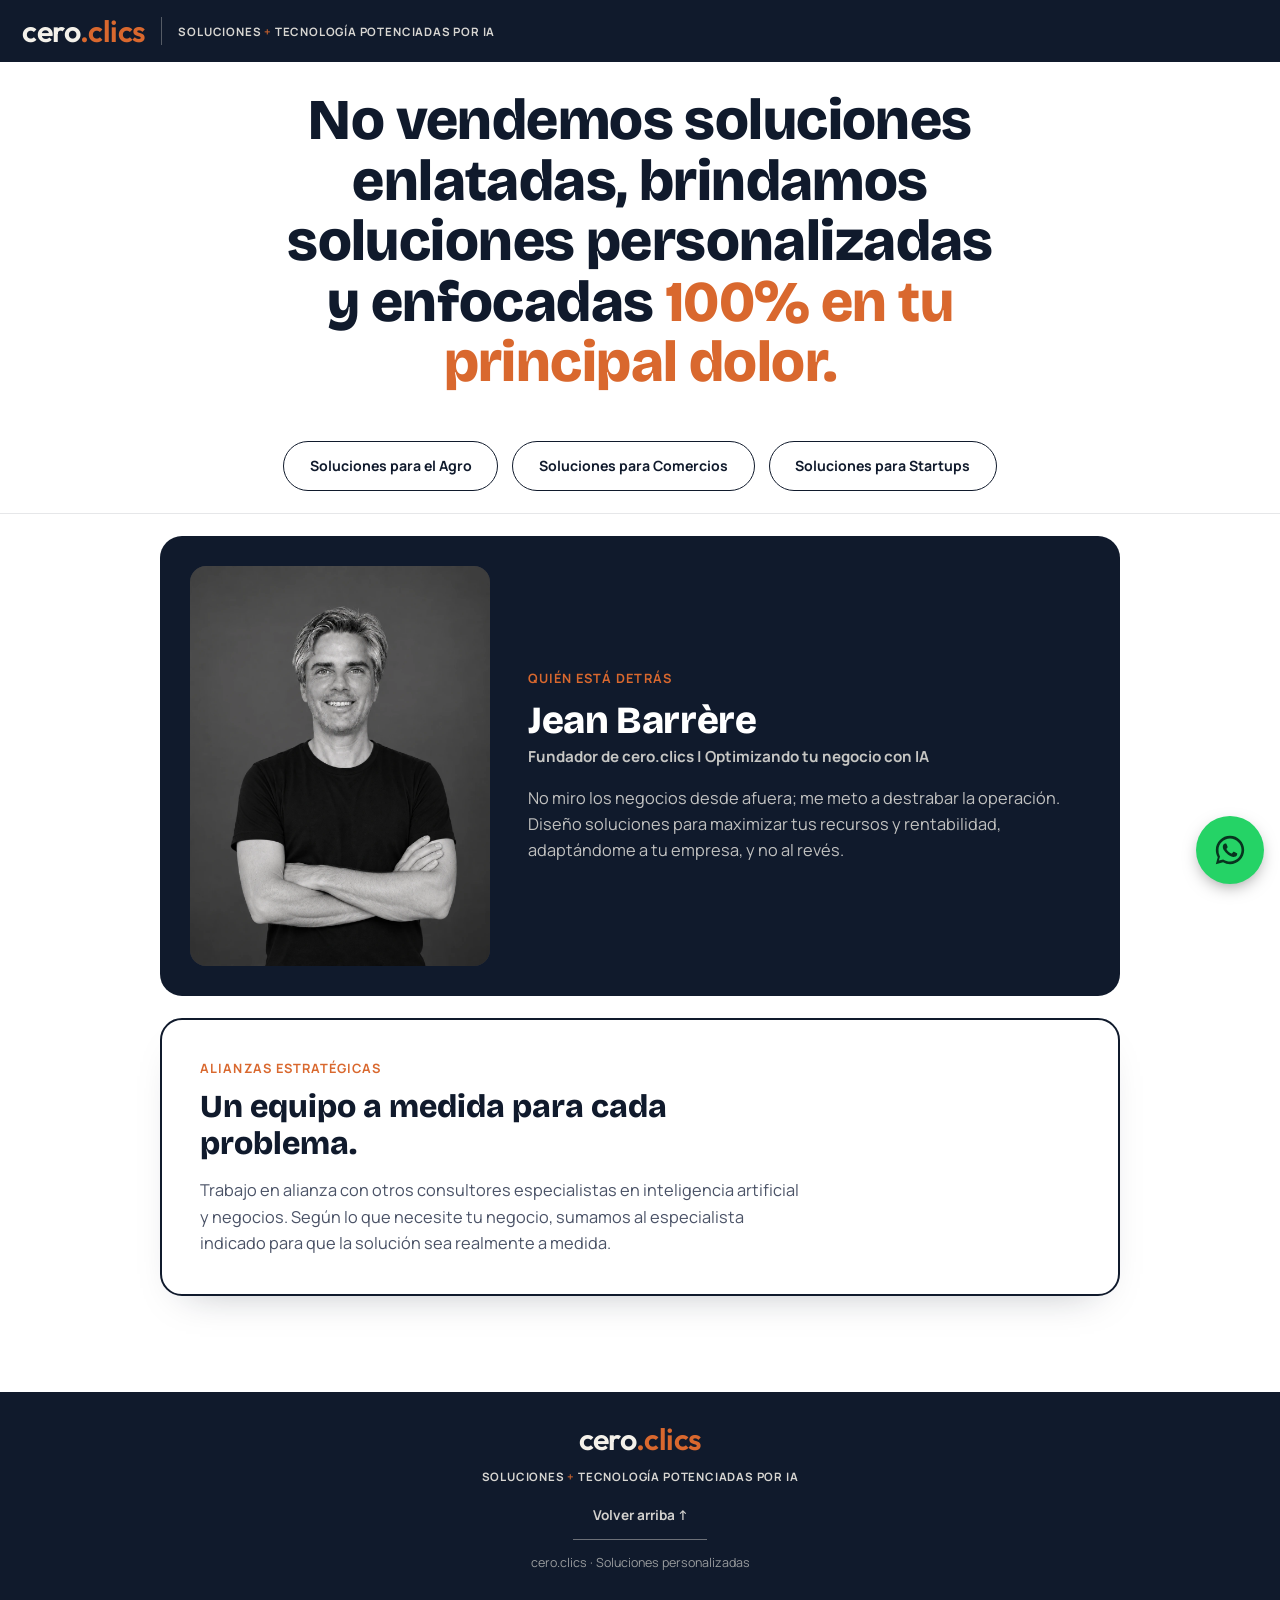
==== commit 7dccef93: "Unify CTA label to 'Quiero conocer las soluciones' and brand name to cero.clics Co-Authored-By: Clau" ====
--- a/index.html
+++ b/index.html
@@ -100,7 +100,7 @@
       <div>
         <span class="eyebrow">Quién está detrás</span>
         <h2>Jean Barrère</h2>
-        <p class="role">Fundador de Cero Clics | Optimizando tu negocio con IA</p>
+        <p class="role">Fundador de cero.clics | Optimizando tu negocio con IA</p>
         <p class="txt">No miro los negocios desde afuera; me meto a destrabar la operación. Diseño soluciones para maximizar tus recursos y rentabilidad, adaptándome a tu empresa, y no al revés.</p>
       </div>
     </section>
